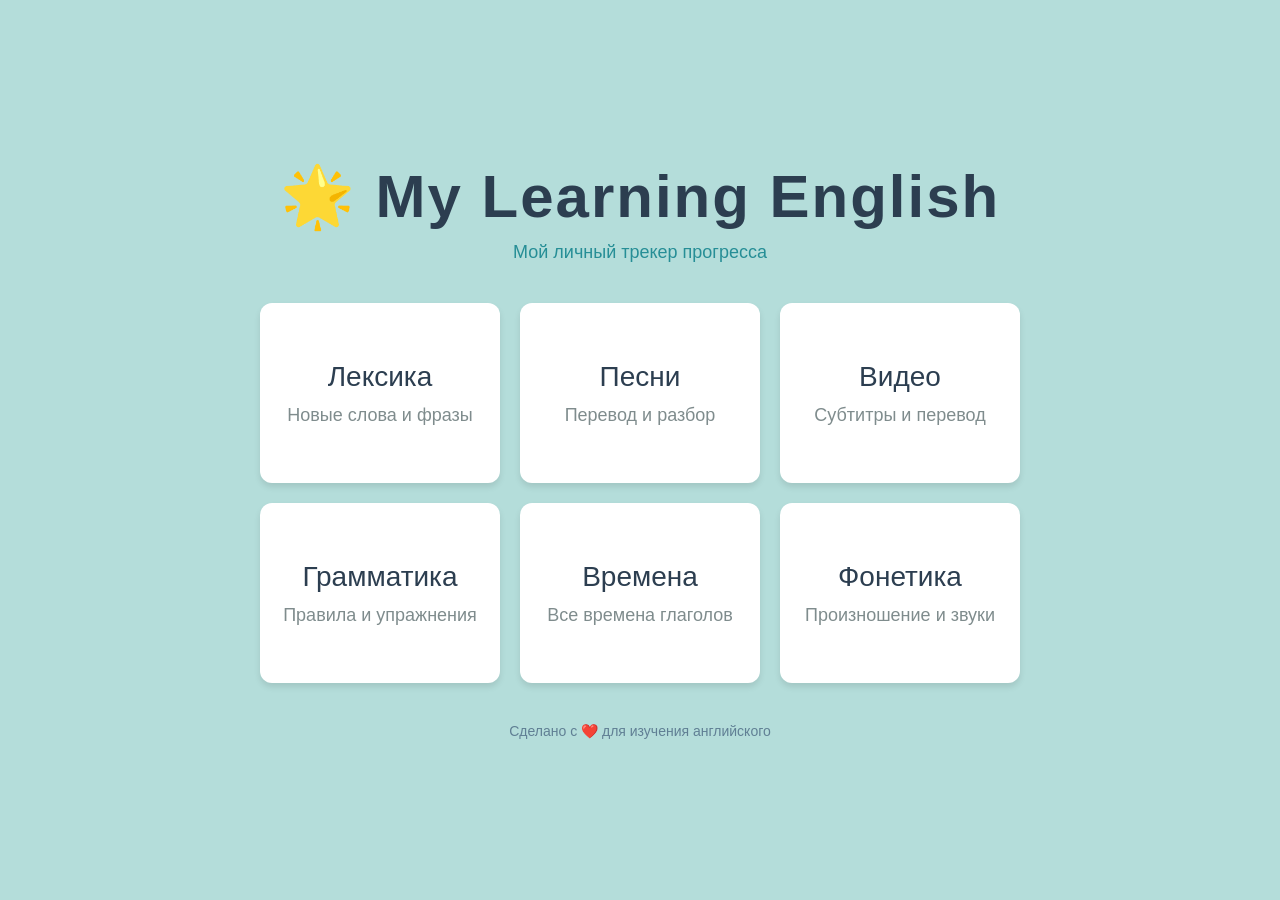
==== index.html @ 38a8f85d "Add files via upload" ====
<!DOCTYPE html>
<html lang="ru">
<head>
    <meta charset="UTF-8">
    <meta name="viewport" content="width=device-width, initial-scale=1.0">
    <title>My Learning English</title>
    
    <!-- Подключаем CSS -->
    <link rel="stylesheet" href="styles/main.css">
</head>
<body>
    <div class="container">
        
        <!-- Главный заголовок -->
        <h1>🌟 My Learning English</h1>
        <p class="subtitle">Мой личный трекер прогресса</p>
        
        <!-- Сетка с карточками -->
        <div class="grid">
            
            <!-- Карточка 1 - Лексика -->
            <a href="leksika.html" class="card-link">
                <div class="card">
                    <h3>Лексика</h3>
                    <p>Новые слова и фразы</p>
                </div>
            </a>
            
            <!-- Карточка 2 - Песни -->
            <a href="pesni.html" class="card-link">
                <div class="card">
                    <h3>Песни</h3>
                    <p>Перевод и разбор</p>
                </div>
            </a>
            
            <!-- Карточка 3 - Видео -->
            <a href="video.html" class="card-link">
                <div class="card">
                    <h3>Видео</h3>
                    <p>Субтитры и перевод</p>
                </div>
            </a>
            
            <!-- Карточка 4 - Грамматика -->
            <a href="grammatika.html" class="card-link">
                <div class="card">
                    <h3>Грамматика</h3>
                    <p>Правила и упражнения</p>
                </div>
            </a>
            
            <!-- Карточка 5 - Времена -->
            <a href="vremena.html" class="card-link">
                <div class="card">
                    <h3>Времена</h3>
                    <p>Все времена глаголов</p>
                </div>
            </a>
            
            <!-- Карточка 6 - Фонетика -->
            <a href="fonetika.html" class="card-link">
                <div class="card">
                    <h3>Фонетика</h3>
                    <p>Произношение и звуки</p>
                </div>
            </a>
            
        </div>
        
        <!-- Маленькая подпись внизу -->
        <p style="margin-top: 40px; color: #607f94; font-size: 14px;">
            Сделано с ❤️ для изучения английского
        </p>
        
    </div>
</body>
</html>
---- styles/main.css ----
/* Сброс отступов для всех элементов */
* {
    margin: 0;
    padding: 0;
    box-sizing: border-box;
}

body {
    font-family: Comic Sans MS, sans-serif;
    background-color: #b4ddda;
    min-height: 100vh;
    display: flex;
    justify-content: center;
    align-items: center;
}

/* Главный контейнер */
.container {
    max-width: 800px;
    width: 100%;
    padding: 20px;
    text-align: center;
}

/* Заголовок */
h1 {
    font-size: 60px;
    color: #2c3e50;
    margin-bottom: 10px;
    letter-spacing: 2px;
}

.subtitle {
    color: #268e96;
    font-size: 18px;
    margin-bottom: 40px;
}

/* Сетка для карточек */
.grid {
    display: grid;
    grid-template-columns: repeat(auto-fit, minmax(200px, 1fr));
    gap: 20px;
    margin-top: 20px;
}

/* ===== НОВЫЕ СТИЛИ ДЛЯ ССЫЛОК ===== */
.card-link {
    text-decoration: none;          /* Убираем подчёркивание */
    color: inherit;                /* Наследуем цвет от родителя */
    display: block;                /* Ссылка занимает всю ширину */
    transition: transform 0.3s cubic-bezier(0.34, 1.56, 0.64, 1);
}

.card-link:hover {
    transform: translateY(-8px) scale(1.02);  /* Поднимаем и чуть увеличиваем */
}

.card-link:active {
    transform: scale(0.95);        /* Эффект нажатия */
}

/* ===== СТИЛИ ДЛЯ КАРТОЧЕК ===== */
.card {
    background: white;
    padding: 30px 20px;
    border-radius: 12px;
    box-shadow: 0 4px 6px rgba(0, 0, 0, 0.1);
    transition: box-shadow 0.2s ease;
    /* ===== НОВОЕ: все карточки одной высоты ===== */
    min-height: 180px;
    display: flex;
    flex-direction: column;
    justify-content: center;
    align-items: center;
    /* ===== КОНЕЦ НОВОГО ===== */
}

.card-link:hover .card {
    box-shadow: 0 8px 16px rgba(0, 0, 0, 0.2);  /* Увеличиваем тень при наведении */
}

.card h3 {
    color: #2c3e50;
    font-size: 28px;
    margin-bottom: 12px;
    font-weight: normal;
}

.card p {
    color: #7f8c8d;
    font-size: 18px;
}

/* Адаптивность */
@media (max-width: 480px) {
    h1 {
        font-size: 32px;
    }
    
    .card {
        padding: 20px 15px;
        min-height: 140px;  /* На телефонах делаем меньше */
    }
    
    .card h3 {
        font-size: 22px;
    }
    
    .card p {
        font-size: 14px;
    }
}
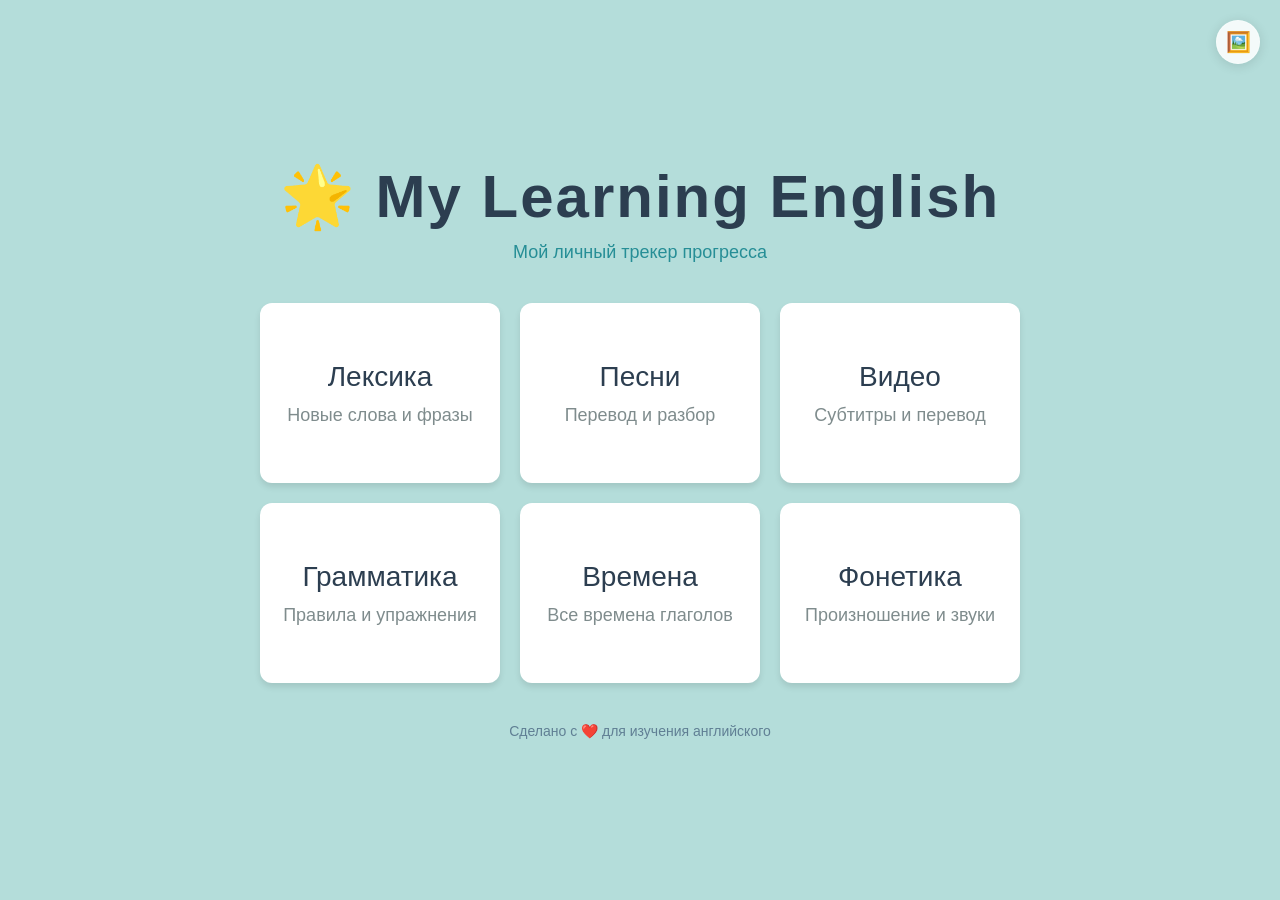
==== commit b37571ec: "Update index.html" ====
--- a/index.html
+++ b/index.html
@@ -74,5 +74,7 @@
         </p>
         
     </div>
+        <!-- Управление обоями -->
+<script src="js/wallpaper.js"></script>
 </body>
-</html>+</html>
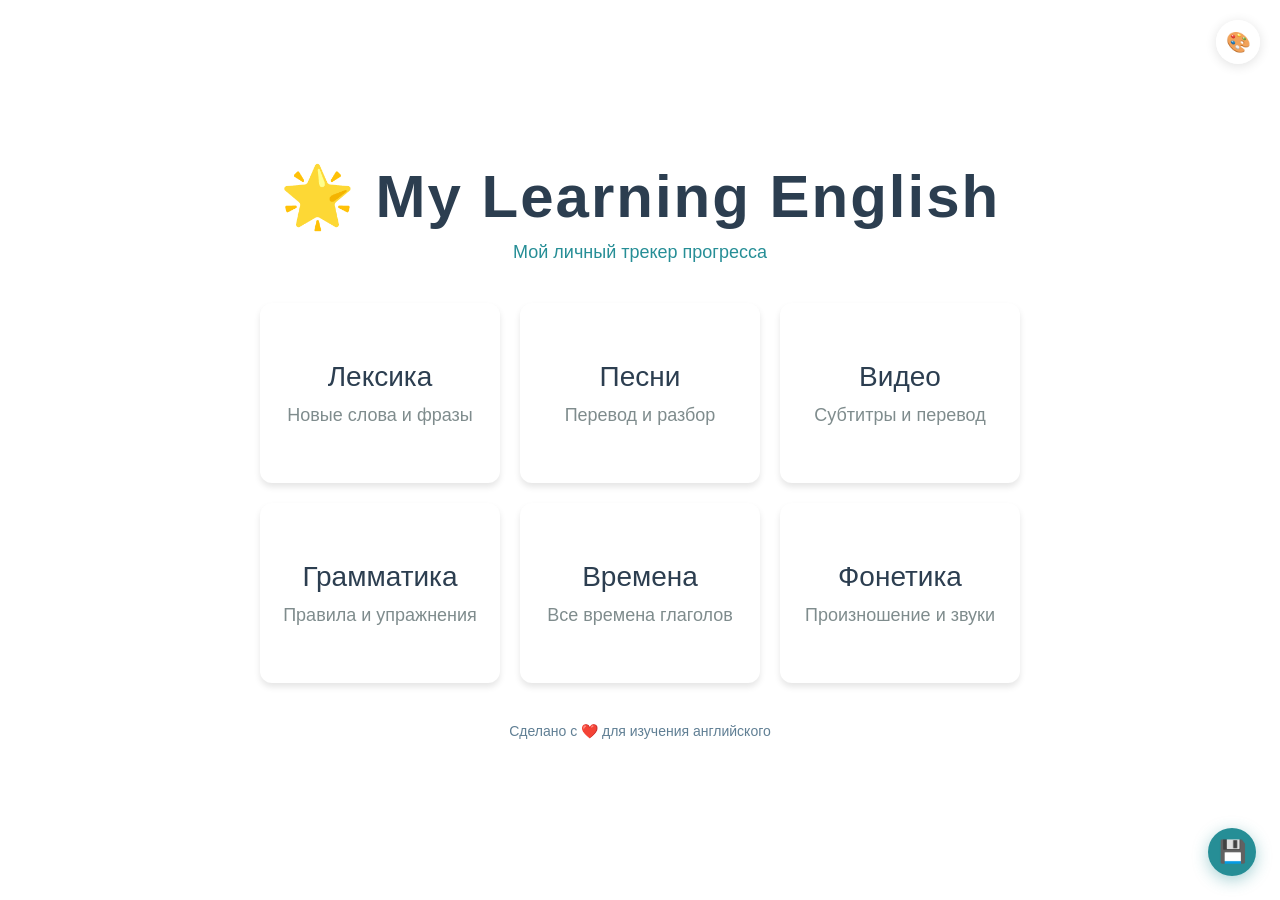
==== commit fd780241: "Update index.html" ====
--- a/index.html
+++ b/index.html
@@ -76,5 +76,6 @@
     </div>
         <!-- Управление обоями -->
 <script src="js/wallpaper.js"></script>
+<script src="js/dataManager.js"></script>
 </body>
 </html>
